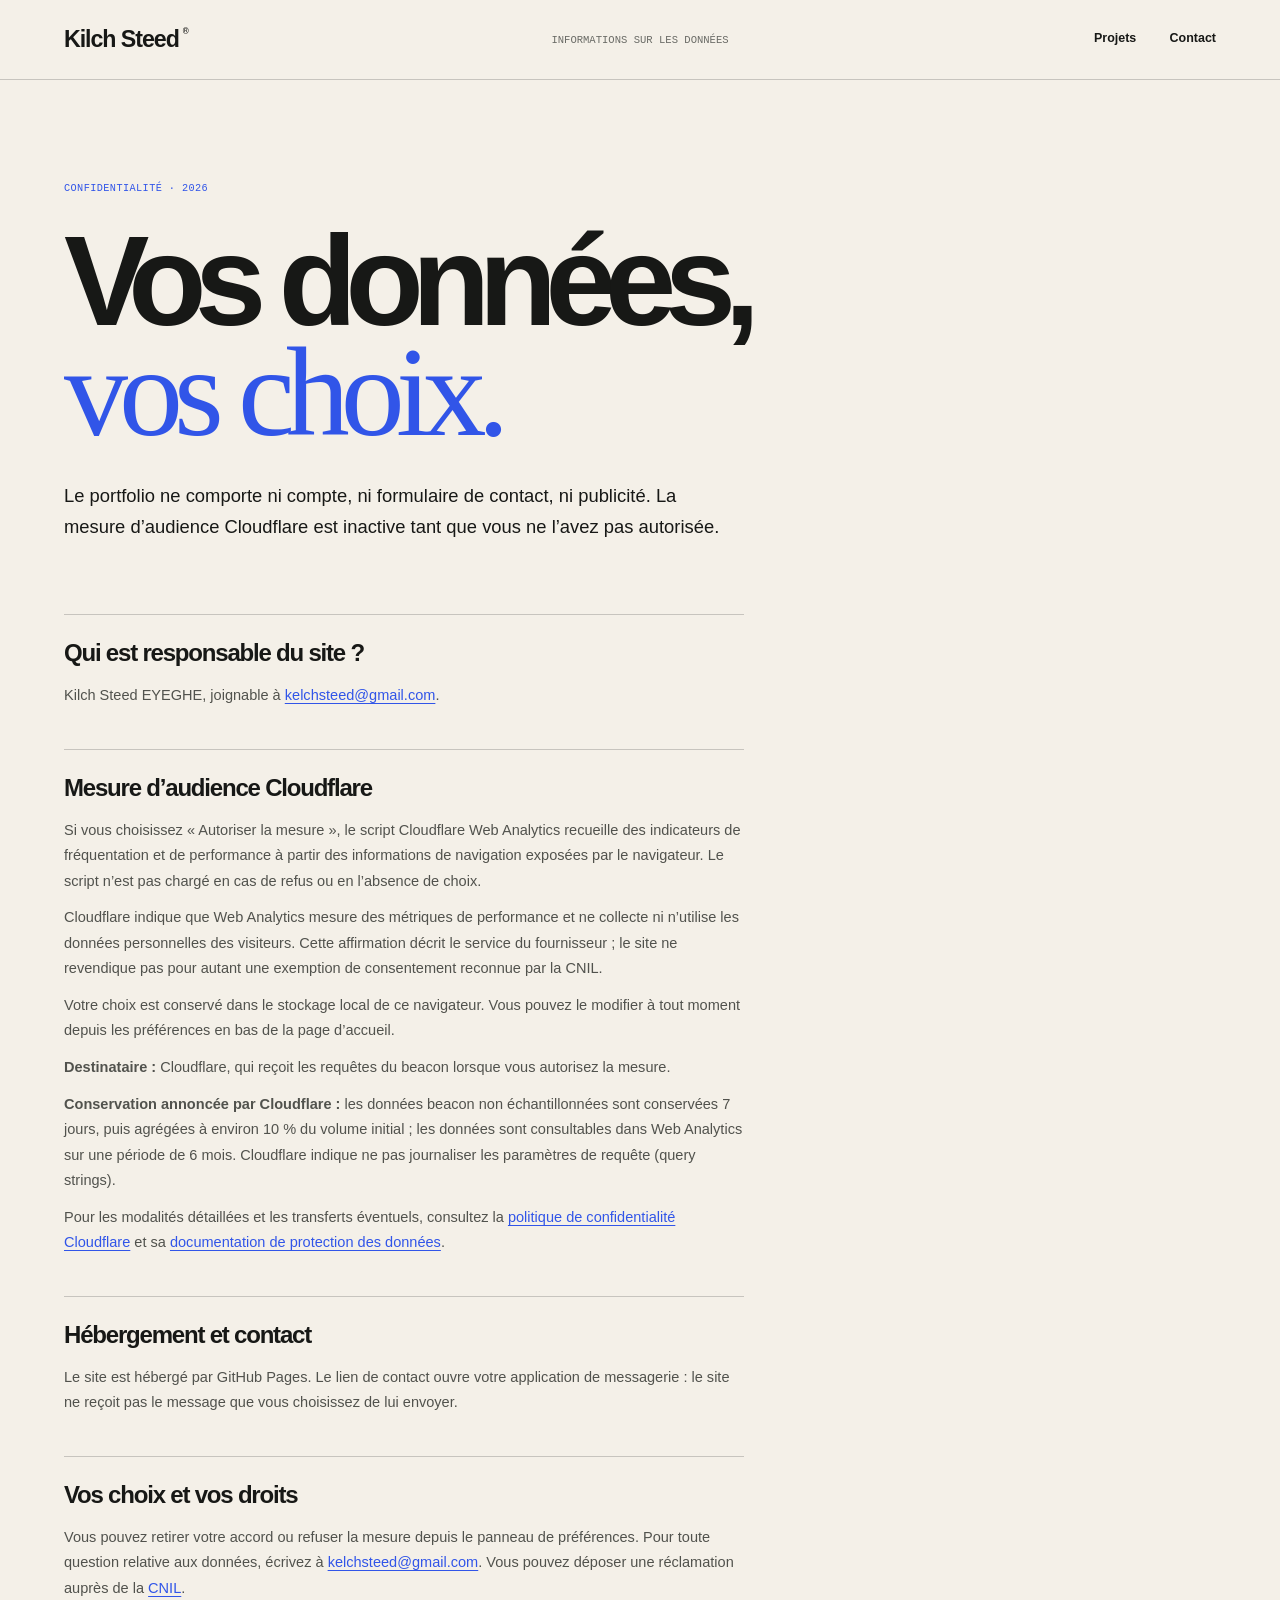
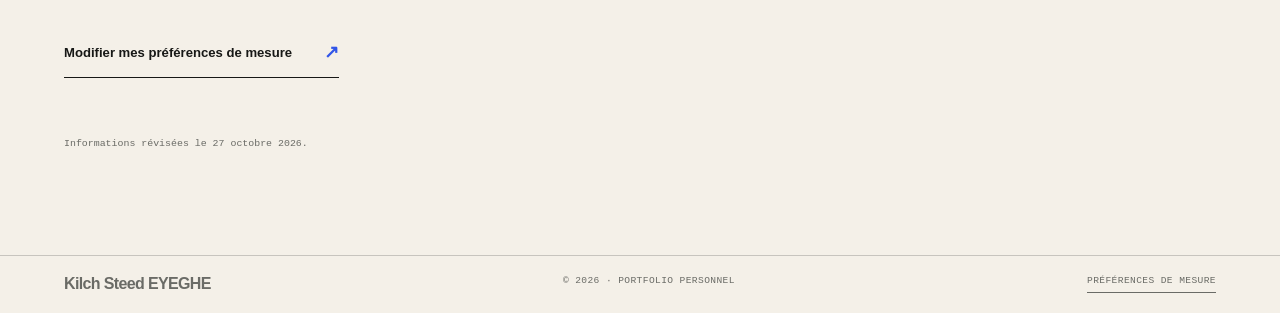
==== confidentialite.html @ d06b9a45 "Add privacy and analytics information" ====
<!doctype html>
<html lang="fr">
<head>
  <meta charset="utf-8">
  <meta name="viewport" content="width=device-width, initial-scale=1">
  <meta name="theme-color" content="#f4f0e8">
  <meta name="referrer" content="strict-origin-when-cross-origin">
  <meta http-equiv="Content-Security-Policy" content="default-src 'self'; base-uri 'self'; form-action 'self' mailto:; object-src 'none'; frame-src 'none'; script-src 'self' https://static.cloudflareinsights.com; style-src 'self' 'unsafe-inline'; img-src 'self' data: blob:; font-src 'self' data:; connect-src 'self' https://cloudflareinsights.com; upgrade-insecure-requests">
  <meta name="description" content="Informations sur les données et la mesure d’audience du portfolio de Kilch Steed EYEGHE.">
  <title>Confidentialité — Kilch Steed EYEGHE</title>
  <link rel="stylesheet" href="styles.css?v=privacy-motion-20261027">
</head>
<body>
  <a class="skip-link" href="#contenu">Aller au contenu</a>
  <header class="site-header">
    <a class="wordmark" href="index.html#accueil" aria-label="Kilch Steed, accueil">Kilch Steed<span>®</span></a>
    <p class="header-note">Informations sur les données</p>
    <nav class="navigation privacy-nav" aria-label="Navigation principale"><a href="index.html#projets">Projets</a><a href="index.html#contact">Contact</a></nav>
  </header>
  <main id="contenu" class="privacy-page section-wrap">
    <p class="section-kicker">CONFIDENTIALITÉ · 2026</p>
    <h1>Vos données,<br><span class="serif-italic">vos choix.</span></h1>
    <p class="privacy-lead">Le portfolio ne comporte ni compte, ni formulaire de contact, ni publicité. La mesure d’audience Cloudflare est inactive tant que vous ne l’avez pas autorisée.</p>
    <section><h2>Qui est responsable du site ?</h2><p>Kilch Steed EYEGHE, joignable à <a href="mailto:kelchsteed@gmail.com">kelchsteed@gmail.com</a>.</p></section>
    <section>
      <h2>Mesure d’audience Cloudflare</h2>
      <p>Si vous choisissez « Autoriser la mesure », le script Cloudflare Web Analytics recueille des indicateurs de fréquentation et de performance à partir des informations de navigation exposées par le navigateur. Le script n’est pas chargé en cas de refus ou en l’absence de choix.</p>
      <p>Cloudflare indique que Web Analytics mesure des métriques de performance et ne collecte ni n’utilise les données personnelles des visiteurs. Cette affirmation décrit le service du fournisseur ; le site ne revendique pas pour autant une exemption de consentement reconnue par la CNIL.</p>
      <p>Votre choix est conservé dans le stockage local de ce navigateur. Vous pouvez le modifier à tout moment depuis les préférences en bas de la page d’accueil.</p>
      <p><strong>Destinataire :</strong> Cloudflare, qui reçoit les requêtes du beacon lorsque vous autorisez la mesure.</p>
      <p><strong>Conservation annoncée par Cloudflare :</strong> les données beacon non échantillonnées sont conservées 7 jours, puis agrégées à environ 10 % du volume initial ; les données sont consultables dans Web Analytics sur une période de 6 mois. Cloudflare indique ne pas journaliser les paramètres de requête (query strings).</p>
      <p>Pour les modalités détaillées et les transferts éventuels, consultez la <a href="https://www.cloudflare.com/privacypolicy/" rel="noopener noreferrer">politique de confidentialité Cloudflare</a> et sa <a href="https://www.cloudflare.com/cloudflare-customer-dpa/" rel="noopener noreferrer">documentation de protection des données</a>.</p>
    </section>
    <section><h2>Hébergement et contact</h2><p>Le site est hébergé par GitHub Pages. Le lien de contact ouvre votre application de messagerie : le site ne reçoit pas le message que vous choisissez de lui envoyer.</p></section>
    <section>
      <h2>Vos choix et vos droits</h2>
      <p>Vous pouvez retirer votre accord ou refuser la mesure depuis le panneau de préférences. Pour toute question relative aux données, écrivez à <a href="mailto:kelchsteed@gmail.com">kelchsteed@gmail.com</a>. Vous pouvez déposer une réclamation auprès de la <a href="https://www.cnil.fr/fr/plaintes" rel="noopener noreferrer">CNIL</a>.</p>
      <a class="privacy-action" href="index.html#privacy-preferences">Modifier mes préférences de mesure <span aria-hidden="true">↗</span></a>
    </section>
    <p class="privacy-updated">Informations révisées le 27 octobre 2026.</p>
  </main>
  <footer class="site-footer privacy-footer"><a href="index.html#accueil">Kilch Steed EYEGHE</a><span>© 2026 · Portfolio personnel</span><a href="index.html#privacy-preferences">Préférences de mesure</a></footer>
</body>
</html>
---- styles.css ----
:root{--paper:#f4f0e8;--ink:#171816;--muted:#6a6b66;--blue:#3155e8;--line:rgba(23,24,22,.2);--pad:clamp(1.2rem,5vw,5.5rem);--mono:"Courier New",monospace;--sans:Arial,Helvetica,sans-serif;--serif:Georgia,"Times New Roman",serif}
*{box-sizing:border-box}html{scroll-behavior:smooth;scroll-padding-top:5rem}body{margin:0;background:var(--paper);color:var(--ink);font-family:var(--sans);-webkit-font-smoothing:antialiased}a{color:inherit;text-decoration:none}button{font:inherit;color:inherit}.skip-link{position:absolute;left:1rem;top:-5rem;background:var(--blue);color:#fff;padding:.8rem 1rem;z-index:100}.skip-link:focus{top:1rem}.site-header{min-height:5rem;padding:1.2rem var(--pad);display:grid;grid-template-columns:1fr 1fr 1fr;align-items:center;border-bottom:1px solid var(--line)}.wordmark{font-size:1.45rem;font-weight:700;letter-spacing:-.045em;width:max-content;white-space:nowrap}.wordmark span{font: .62rem var(--mono);letter-spacing:0;vertical-align:top;margin-left:.25rem}.header-note{font: .66rem var(--mono);text-transform:uppercase;color:var(--muted);text-align:center}.header-note span{color:var(--blue)}.navigation{display:flex;justify-content:flex-end;gap:clamp(1rem,2.6vw,2.6rem)}.navigation a{font-size:.78rem;font-weight:600}.navigation a span{font: .6rem var(--mono);color:var(--blue);margin-left:.22rem;vertical-align:top}.menu-toggle{display:none}.section-wrap{padding-left:var(--pad);padding-right:var(--pad)}.hero{padding-top:clamp(4.5rem,10vw,9.8rem);padding-bottom:2rem}.eyebrow,.section-kicker,.hero-foot,.skills-row,.image-index,.project-year,.approach-list>div>span,.dialog-details>div>span,.contact-bottom,.site-footer{font-family:var(--mono);font-size:.64rem;letter-spacing:.04em}.eyebrow{display:flex;align-items:center;gap:.6rem;margin-bottom:2.4rem}.status-dot{width:.55rem;height:.55rem;border-radius:50%;background:var(--blue);box-shadow:0 0 0 4px rgba(49,85,232,.12)}.hero-grid{display:grid;grid-template-columns:minmax(0,1.65fr) minmax(13rem,.55fr);gap:clamp(2rem,7vw,8rem);align-items:end}.hero h1{font-size:clamp(3.7rem,8.2vw,8.2rem);line-height:.84;letter-spacing:-.09em;font-weight:600;margin:0 0 3rem;max-width:11ch}.blue-word{color:var(--blue)}.serif-italic{font-family:var(--serif);font-weight:500;letter-spacing:-.07em}.hero-aside{padding-bottom:3.3rem;max-width:19rem}.hero-mark{width:8.4rem;height:8.4rem;background:var(--blue);color:var(--paper);position:relative;margin-bottom:2.2rem;display:flex;align-items:center;justify-content:center;font-size:2.1rem;font-weight:600;letter-spacing:-.11em;transform:rotate(-5deg)}.hero-mark span:nth-child(2){transform:translateY(-.5rem)}.hero-mark span:nth-child(3){transform:translateY(1rem)}.hero-mark i{position:absolute;width:2.4rem;height:2.4rem;border:1px solid var(--paper);border-radius:50%;right:-.8rem;top:-.4rem}.hero-aside p{font-size:1rem;line-height:1.65;max-width:19rem;margin:0 0 1.5rem}.text-link{display:inline-flex;align-items:center;gap:1rem;font-size:.8rem;font-weight:700;border-bottom:1px solid var(--ink);padding-bottom:.55rem}.text-link span{color:var(--blue);font-size:1.1rem}.hero-foot{display:flex;justify-content:space-between;gap:1rem;border-top:1px solid var(--line);padding-top:1.1rem;margin-top:2rem;color:var(--muted);font-size:.57rem}.intro{background:var(--ink);color:var(--paper);padding-top:clamp(4rem,8vw,8rem);padding-bottom:clamp(3.5rem,7vw,6rem)}.section-kicker{margin:0 0 2.5rem;color:var(--blue)}.intro .section-kicker,.approach .section-kicker{color:#9aabff}.intro-copy{display:grid;grid-template-columns:1.1fr .7fr;gap:clamp(2rem,9vw,10rem);align-items:end}.intro h2,.section-head h2,.approach h2,.contact h2{font-size:clamp(3.5rem,7.8vw,7.9rem);line-height:.91;letter-spacing:-.085em;font-weight:500;margin:0}.intro h2 .serif-italic,.section-head .serif-italic,.contact .serif-italic{color:#a9b5ff}.intro-detail{padding-bottom:.5rem;max-width:30rem}.intro-detail p{font-size:.96rem;line-height:1.8;color:#d1d0ca;margin:0 0 1.1rem}.intro-detail .text-link{border-color:var(--paper);margin-top:.8rem}.skills-row{display:flex;flex-wrap:wrap;gap:1rem 2rem;border-top:1px solid rgba(244,240,232,.25);margin-top:4.5rem;padding-top:1.2rem;color:#d1d0ca;font-size:.58rem}.skills-row span:before{content:"↗";color:#9aabff;margin-right:.5rem}.projects{padding-top:clamp(4.5rem,9vw,9rem);padding-bottom:clamp(4rem,8vw,8rem)}.section-head{display:flex;justify-content:space-between;align-items:end;gap:2rem;margin-bottom:3.2rem}.section-head h2{font-size:clamp(3.8rem,8vw,8rem)}.section-caption{max-width:17rem;font-size:.88rem;line-height:1.7;color:var(--muted);margin:0 0 .5rem}.filter-bar{display:flex;gap:.6rem;flex-wrap:wrap;border-top:1px solid var(--line);border-bottom:1px solid var(--line);padding:.8rem 0;margin-bottom:2rem}.filter-button{border:1px solid transparent;background:transparent;border-radius:2rem;padding:.62rem .95rem;font-size:.73rem;cursor:pointer}.filter-button span{font: .6rem var(--mono);margin-left:.35rem}.filter-button.is-active{background:var(--ink);color:var(--paper)}.filter-button:focus-visible,.project-open:focus-visible,.menu-toggle:focus-visible,.navigation a:focus-visible,.text-link:focus-visible,.contact-link:focus-visible{outline:2px solid var(--blue);outline-offset:4px}.project-grid{display:grid;grid-template-columns:1fr 1fr;column-gap:1.3rem;row-gap:3rem}.project-card--wide{grid-column:span 2}.project-open{display:block;width:100%;border:0;padding:0;background:transparent;text-align:left;cursor:pointer}.project-image{height:auto;aspect-ratio:1.18;display:block;position:relative;overflow:hidden;background:#ddd}.project-card--wide .project-image{aspect-ratio:2.05}.project-image img{width:100%;height:100%;object-fit:cover;display:block;transition:transform .6s cubic-bezier(.2,.7,.2,1)}.project-open:hover .project-image img{transform:scale(1.025)}.image-index{position:absolute;left:1rem;top:1rem;color:var(--ink);background:var(--paper);padding:.55rem .7rem;font-size:.56rem}.image-arrow{position:absolute;right:1rem;bottom:1rem;background:var(--blue);color:white;width:2.6rem;height:2.6rem;display:grid;place-items:center;font-size:1.1rem}.project-meta{display:flex;align-items:start;justify-content:space-between;gap:1rem;padding-top:1rem}.project-meta strong{display:block;font-size:1.18rem;font-weight:600;letter-spacing:-.04em}.project-meta small{display:block;margin-top:.4rem;color:var(--muted);font-size:.74rem}.project-year{color:var(--muted);padding-top:.35rem;font-size:.56rem}.project-card[hidden]{display:none}.project-disclaimer{margin-top:2.5rem;color:var(--muted);font-size:.72rem;line-height:1.6;max-width:42rem}.approach{background:#e8e4dc;padding-top:clamp(4rem,8vw,7rem);padding-bottom:clamp(4rem,8vw,7rem)}.approach-grid{display:grid;grid-template-columns:1fr 1fr;gap:clamp(2rem,9vw,10rem);align-items:start}.approach h2{font-size:clamp(3.5rem,7vw,7rem)}.approach-list>div{display:grid;grid-template-columns:2rem 1fr 1.5rem;gap:1rem;align-items:start;padding:1.2rem 0;border-top:1px solid var(--line)}.approach-list>div:last-child{border-bottom:1px solid var(--line)}.approach-list>div>span{color:var(--blue);padding-top:.3rem}.approach-list p{margin:0}.approach-list strong{font-size:1.05rem;font-weight:600}.approach-list small{display:block;color:var(--muted);font-size:.8rem;line-height:1.5;margin-top:.35rem}.approach-list b{font-weight:400;font-size:1.1rem;color:var(--blue)}.contact{background:var(--blue);color:#fff;padding-top:clamp(4rem,8vw,7rem);padding-bottom:1.5rem}.contact .section-kicker{color:#d9e0ff}.contact-grid{display:grid;grid-template-columns:1.2fr .65fr;gap:clamp(2rem,9vw,10rem);align-items:end;padding-bottom:5rem}.contact h2{font-size:clamp(3.5rem,8vw,8rem)}.contact .serif-italic{color:#d9e0ff}.contact-detail p{max-width:21rem;font-size:.94rem;line-height:1.7;color:#edf0ff}.contact-link{display:flex;align-items:center;justify-content:space-between;gap:2rem;padding:1rem 0;border-bottom:1px solid rgba(255,255,255,.65);font-weight:600;margin-top:1.5rem}.contact-link span{font-size:1.3rem}.contact-detail .contact-note{font-size:.82rem;line-height:1.6;color:#d9e0ff}.contact-bottom{display:flex;justify-content:space-between;gap:1rem;border-top:1px solid rgba(255,255,255,.4);padding-top:1.2rem;font-size:.55rem}.contact-bottom a{text-decoration:underline;text-underline-offset:3px}.site-footer{display:flex;justify-content:space-between;gap:1rem;padding:1.25rem var(--pad);font-size:.54rem;color:var(--muted)}.project-dialog{border:0;width:min(42rem,calc(100% - 2rem));padding:clamp(1.5rem,5vw,3.5rem);background:var(--paper);color:var(--ink);box-shadow:0 1.5rem 5rem #0003}.project-dialog::backdrop{background:rgba(20,20,20,.7);backdrop-filter:blur(4px)}.project-dialog form{display:flex;justify-content:flex-end}.dialog-close{border:0;background:transparent;cursor:pointer;font-size:.8rem}.dialog-close span{font-size:1.4rem;margin-left:.4rem}.project-dialog .section-kicker{margin:2rem 0 1rem}.project-dialog h2{font-size:clamp(2.5rem,6vw,4.8rem);line-height:.95;letter-spacing:-.07em;margin:0 0 1.2rem}.project-dialog>p:not(.section-kicker){line-height:1.75;color:var(--muted)}.dialog-details{display:grid;grid-template-columns:1fr 1fr;gap:1.5rem;border-top:1px solid var(--line);margin-top:2rem;padding-top:1rem}.dialog-details>div>span{color:var(--blue)}.dialog-details p{font-size:.85rem;line-height:1.55}
@media(min-width:1500px){:root{--pad:max(5.5rem,calc((100vw - 1380px)/2))}.hero h1{font-size:8.2rem}}
@media(max-width:760px){.site-header{grid-template-columns:1fr auto auto;gap:1rem;min-height:4.4rem}.header-note{display:none}.menu-toggle{display:block;border:1px solid var(--line);background:transparent;padding:.6rem .8rem;font-size:.73rem}.navigation{display:none;grid-column:1/-1;justify-content:space-between;padding:.8rem 0 .3rem}.navigation.is-open{display:flex}.hero{padding-top:4.8rem}.eyebrow{font-size:.57rem;margin-bottom:1.8rem}.hero-grid{grid-template-columns:1fr;gap:1rem}.hero h1{font-size:clamp(3.5rem,13vw,5.5rem);margin-bottom:1rem}.hero-aside{padding:1rem 0 2rem;display:grid;grid-template-columns:5.5rem 1fr;column-gap:1.3rem;align-items:start;max-width:100%}.hero-mark{width:5.3rem;height:5.3rem;font-size:1.5rem;grid-row:span 2;margin:0}.hero-mark i{width:1.6rem;height:1.6rem}.hero-aside p{font-size:.89rem;max-width:22rem}.hero-aside .text-link{width:max-content}.hero-foot{font-size:.49rem;line-height:1.5}.hero-foot span:last-child{text-align:right}.intro-copy,.approach-grid,.contact-grid{grid-template-columns:1fr;gap:2.5rem}.intro h2,.section-head h2,.approach h2,.contact h2{font-size:clamp(3.5rem,13vw,6rem)}.intro-detail{max-width:35rem}.skills-row{margin-top:3rem;gap:1rem 1.2rem}.section-head{align-items:start;flex-direction:column;margin-bottom:2rem}.section-caption{max-width:26rem}.project-grid{gap:2.2rem 1rem}.project-card--wide .project-image{aspect-ratio:1.18}.project-meta{flex-direction:column;gap:.4rem}.project-meta strong{font-size:1rem}.project-meta small{font-size:.69rem}.project-year{padding-top:0}.filter-button{font-size:.68rem;padding:.55rem .8rem}.contact-grid{padding-bottom:3.5rem}.contact-bottom{flex-wrap:wrap}.contact-bottom span:nth-child(2){display:none}.site-footer{flex-wrap:wrap;line-height:1.6}.site-footer span:nth-child(2){display:none}}
@media(max-width:430px){.project-grid{grid-template-columns:1fr}.project-card--wide{grid-column:span 1}.project-card--wide .project-image{aspect-ratio:1.25}.project-meta{flex-direction:row}.hero h1{font-size:clamp(3.25rem,12.5vw,3.8rem)}.hero-foot{display:grid;grid-template-columns:1fr 1fr}.dialog-details{grid-template-columns:1fr}.skills-row{font-size:.52rem}}
@media(prefers-reduced-motion:reduce){*,*::before,*::after{scroll-behavior:auto!important;animation-duration:.01ms!important;animation-iteration-count:1!important;transition-duration:.01ms!important}}

/* CV-based profile, experience and skills sections */
.profile-facts{display:grid;grid-template-columns:repeat(3,1fr);gap:1.5rem;border-top:1px solid rgba(244,240,232,.25);margin-top:3.5rem;padding-top:1.25rem}
.profile-facts>div{display:flex;flex-direction:column;gap:.55rem}
.profile-facts span,.competence-number{font: .61rem var(--mono);color:#9aabff;letter-spacing:.04em}
.profile-facts strong{font-size:.92rem;font-weight:600;line-height:1.4}
.profile-facts small{font-size:.75rem;line-height:1.5;color:#d1d0ca}
.career{padding-top:clamp(4rem,8vw,8rem);padding-bottom:clamp(4rem,8vw,8rem)}
.timeline{border-top:1px solid var(--line)}
.timeline-item{display:grid;grid-template-columns:.65fr 1.35fr;gap:clamp(2rem,8vw,8rem);padding:2.2rem 0;border-bottom:1px solid var(--line)}
.timeline-date{font: .65rem var(--mono);color:var(--blue);padding-top:.3rem}
.timeline-org{font: .62rem var(--mono);letter-spacing:.05em;color:var(--muted);margin:0 0 .7rem}
.timeline-body h3{font-size:clamp(1.5rem,3vw,2.4rem);letter-spacing:-.06em;font-weight:600;margin:0}
.timeline-context{font-size:.83rem;color:var(--muted);margin:.55rem 0 1.2rem}
.timeline-body ul{margin:.9rem 0 0;padding-left:1.2rem}
.timeline-body li{font-size:.88rem;line-height:1.7;margin:.45rem 0;padding-left:.2rem;max-width:48rem}
.competences{background:#e8e4dc;padding-top:clamp(4rem,8vw,8rem);padding-bottom:clamp(4rem,8vw,8rem)}
.competence-grid{display:grid;grid-template-columns:1fr 1fr;gap:1px;background:var(--line);border:1px solid var(--line)}
.competence-card{background:#e8e4dc;padding:clamp(1.4rem,3vw,2.5rem);min-height:15rem}
.competence-card h3{font-size:clamp(1.5rem,3vw,2.5rem);letter-spacing:-.06em;margin:1.4rem 0 .5rem}
.competence-card p{color:var(--muted);font-size:.84rem;line-height:1.7;max-width:29rem}
.tag-list{display:flex;flex-wrap:wrap;gap:.4rem;margin-top:1.2rem}
.tag-list span{border:1px solid var(--line);border-radius:2rem;padding:.45rem .7rem;font: .64rem var(--mono)}
.more-facts{display:grid;grid-template-columns:1fr 1fr;gap:clamp(2rem,8vw,8rem);margin-top:4rem}
.more-facts>div{border-top:1px solid var(--line);padding-top:1.2rem}
.more-facts .section-kicker{margin:0 0 1.5rem}
.more-facts p:not(.section-kicker){margin:.8rem 0 1rem;display:flex;flex-direction:column;gap:.3rem}
.more-facts strong{font-size:.9rem}
.more-facts span{font-size:.8rem;color:var(--muted)}
@media(max-width:760px){.profile-facts{grid-template-columns:1fr;gap:1.3rem;margin-top:2.7rem}.timeline-item{grid-template-columns:1fr;gap:1rem;padding:1.6rem 0}.competence-grid,.more-facts{grid-template-columns:1fr}.competence-card{min-height:0;padding:1.5rem}.more-facts{gap:2rem}}


/* Project image carousels */
.project-gallery{position:relative;margin-bottom:.85rem}
.project-gallery .project-image{aspect-ratio:1.18;background:#e8e4dc}
.project-card--wide .project-gallery .project-image{aspect-ratio:2.05}
.project-gallery .project-image img{width:100%;height:100%;object-fit:contain;display:block;transition:opacity .2s ease,transform .4s ease}
.project-gallery:hover .project-image img{transform:scale(1.01)}
.project-gallery .project-image img.is-changing{opacity:.45}
.gallery-controls{position:absolute;right:.75rem;bottom:.75rem;left:.75rem;display:flex;align-items:center;justify-content:space-between;gap:.75rem;pointer-events:none}
.gallery-counter{display:inline-flex;align-items:center;min-height:2.5rem;padding:.55rem .75rem;background:var(--paper);color:var(--ink);font-size:.65rem;font-variant-numeric:tabular-nums;letter-spacing:.04em}
.gallery-buttons{display:flex;gap:.35rem;pointer-events:auto}
.gallery-control{width:2.5rem;height:2.5rem;display:grid;place-items:center;border:0;background:var(--paper);color:var(--ink);font:inherit;font-size:1.15rem;cursor:pointer;transition:background .2s ease,color .2s ease}
.gallery-control:hover,.gallery-control:focus-visible{background:var(--blue);color:#fff}
.gallery-control:focus-visible{outline:2px solid var(--ink);outline-offset:2px}
.project-open .project-meta{padding-top:.15rem}
.project-open:hover .project-meta strong{color:var(--blue)}
@media(max-width:430px){.gallery-controls{right:.5rem;bottom:.5rem;left:.5rem}.gallery-control{width:2.25rem;height:2.25rem}.gallery-counter{min-height:2.25rem;padding:.45rem .6rem}}



/* Navigation micro-interactions and smooth section transitions */
.navigation a{
  position:relative;
  display:inline-flex;
  align-items:baseline;
  padding:.25rem 0 .45rem;
  transition:color .25s ease,transform .25s ease;
}
.navigation a::after{
  content:"";
  position:absolute;
  right:0;
  bottom:0;
  left:0;
  height:2px;
  background:var(--blue);
  transform:scaleX(0);
  transform-origin:left center;
  transition:transform .32s cubic-bezier(.2,.7,.2,1);
}
.navigation a:hover,
.navigation a:focus-visible,
.navigation a.is-current{color:var(--blue)}
.navigation a:hover{transform:translateY(-2px)}
.navigation a:hover::after,
.navigation a:focus-visible::after,
.navigation a.is-current::after{transform:scaleX(1)}
.navigation a span{transition:color .25s ease,transform .25s ease}
.navigation a:hover span{color:var(--ink);transform:translateY(-2px)}
.projects,.career,.competences,.contact{scroll-margin-top:1.5rem}

/* Fade-in / blend effect for the homepage statement */
.hero-title-line{display:block;overflow:hidden;padding:.06em 0 .12em;margin:-.06em 0 -.12em}
.hero-title-line-inner{
  display:inline-block;
  opacity:0;
  transform:translateY(8px) scale(.985);
  filter:blur(10px);
  animation:heroTextBlend 1.3s cubic-bezier(.2,.7,.25,1) both;
  animation-delay:calc(var(--line-order,0) * 140ms);
  will-change:opacity,transform,filter;
}
@keyframes heroTextBlend{
  from{opacity:0;transform:translateY(8px) scale(.985);filter:blur(10px)}
  to{opacity:1;transform:translateY(0) scale(1);filter:blur(0)}
}
@media(max-width:760px){
  .navigation{
    display:flex;
    grid-column:1/-1;
    justify-content:space-between;
    flex-wrap:wrap;
    padding:.8rem 0 .3rem;
    visibility:hidden;
    opacity:0;
    max-height:0;
    overflow:hidden;
    pointer-events:none;
    transform:translateY(-.4rem);
    transition:opacity .25s ease,transform .25s ease,max-height .3s ease,visibility .3s;
  }
  .navigation.is-open{
    visibility:visible;
    opacity:1;
    max-height:8rem;
    pointer-events:auto;
    transform:translateY(0);
  }
}
@media(prefers-reduced-motion:reduce){
  .hero-title-line-inner{animation:none!important;opacity:1!important;transform:none!important;filter:none!important;will-change:auto}
  .navigation a,.navigation a::after,.navigation a span,.navigation{transition:none!important}
  .navigation a,.navigation{transform:none!important}
}


/* NaNo Ring leads the portfolio project sequence; every existing card remains. */
.project-grid .project-card:has([data-gallery="nano"]){order:1}
.project-grid .project-card:has([data-gallery="codev"]){order:2}
.project-grid .project-card:has([data-gallery="plaine"]){order:3}
.project-grid .project-card:has([data-gallery="lundi"]){order:4}
.project-grid .project-card:has([data-gallery="sacerdoce"]){order:5}
.project-grid .project-card:has([data-gallery="agency"]){order:6}
.project-grid .project-card:has([data-gallery="scuio"]){order:7}
.project-grid .project-card:has([data-gallery="magik"]){order:8}
.project-grid .project-card:has([data-gallery="autres"]){order:9}


/* Animated UseAnimations icons */
.animated-icon{
  display:inline-flex;
  align-items:center;
  justify-content:center;
  flex:0 0 auto;
  width:1.25em;
  height:1.25em;
  line-height:1;
  vertical-align:middle;
  color:currentColor;
}
.animated-icon .useanimation-svg{
  display:block;
  width:100%;
  height:100%;
  overflow:visible;
}
.text-link .animated-icon{color:var(--blue);margin-left:.1rem}
.text-link:hover .animated-icon,.text-link:focus-visible .animated-icon{color:var(--blue)}
.gallery-control .animated-icon{width:1.3em;height:1.3em;color:currentColor}
.gallery-control:hover .animated-icon,.gallery-control:focus-visible .animated-icon{color:#fff}
@media(prefers-reduced-motion:reduce){
  .animated-icon .useanimation-svg animateTransform{display:none}
}


/* Progressive title reveals. Text remains visible if motion is reduced or JS is unavailable. */
html.motion-ready h1,html.motion-ready h2{opacity:0;transform:translateY(1.15rem);transition:opacity .72s ease,transform .72s cubic-bezier(.2,.72,.2,1)}
html.motion-ready h1.is-visible,html.motion-ready h2.is-visible{opacity:1;transform:translateY(0)}
html.motion-ready .hero-title-line-inner{animation:none}
.project-card--nano{scroll-margin-top:1.5rem}
.project-card--nano:target .project-image,.project-card--nano.is-arriving .project-image{animation:nanoArrival 1.35s ease-out}
@keyframes nanoArrival{0%{box-shadow:inset 0 0 0 0 rgba(49,85,232,0)}30%{box-shadow:inset 0 0 0 6px rgba(49,85,232,.85)}100%{box-shadow:inset 0 0 0 0 rgba(49,85,232,0)}}
.project-entry-link{display:flex;align-items:center;justify-content:space-between;gap:.75rem;margin-top:1.3rem;padding:1rem 0;border-top:1px solid var(--line);border-bottom:1px solid var(--line);font-size:.84rem;font-weight:700}
.project-entry-link span{font:.58rem var(--mono);color:var(--muted);margin-left:auto}
.project-entry-link i{font-style:normal;color:var(--blue);font-size:1.2rem;transition:transform .25s}
.project-entry-link:hover i,.project-entry-link:focus-visible i{transform:translate(3px,3px)}
.privacy-settings{background:none;color:inherit;border:0;border-bottom:1px solid currentColor;padding:0;font:inherit;cursor:pointer}
.analytics-choice[hidden]{display:none!important}
.analytics-choice{position:fixed;z-index:20;left:1rem;right:1rem;bottom:1rem;max-width:900px;margin:auto;padding:1.1rem 1.3rem;background:var(--paper);color:var(--ink);border:1px solid var(--line);box-shadow:0 12px 40px rgba(0,0,0,.22);display:flex;align-items:center;justify-content:space-between;gap:1.5rem}
.analytics-choice-copy{max-width:560px}.analytics-choice-copy strong{font-size:.9rem}
.analytics-choice-copy p{font-size:.72rem;line-height:1.55;margin:.4rem 0 0;color:var(--muted)}
.analytics-choice-copy a{color:var(--blue);text-decoration:underline}
.analytics-choice-actions{display:flex;gap:.55rem;flex-wrap:wrap}
.analytics-choice-actions button{border:1px solid var(--ink);background:transparent;padding:.7rem .85rem;font:.62rem var(--mono);cursor:pointer}
.analytics-choice-actions button:last-child{background:var(--blue);border-color:var(--blue);color:#fff}
@media(max-width:600px){.project-entry-link{flex-wrap:wrap}.project-entry-link span{order:2;margin-left:0;width:calc(100% - 2rem)}.project-entry-link i{order:1}.analytics-choice{left:.5rem;right:.5rem;bottom:.5rem;display:block;padding:1rem}.analytics-choice-actions{margin-top:.8rem}.analytics-choice-actions button{flex:1;min-width:8rem}}
@media(prefers-reduced-motion:reduce){html.motion-ready h1,html.motion-ready h2{opacity:1!important;transform:none!important;transition:none!important}.project-card--nano:target .project-image,.project-card--nano.is-arriving .project-image{animation:none!important}}


/* Compact legal information page, using the portfolio's existing type and colors. */
.privacy-page{max-width:980px;padding-top:clamp(4rem,8vw,7rem);padding-bottom:6rem}
.privacy-page>.section-kicker{margin-bottom:2rem}
.privacy-page>h1{font-size:clamp(4rem,10vw,8rem);line-height:.86;letter-spacing:-.09em;font-weight:600;margin:0 0 2rem}
.privacy-page>h1 span{color:var(--blue)}
.privacy-lead{max-width:660px;font-size:1.15rem;line-height:1.7;margin:0 0 4.5rem}
.privacy-page section{max-width:680px;border-top:1px solid var(--line);padding:1.5rem 0 1.8rem}
.privacy-page section h2{font-size:1.5rem;letter-spacing:-.05em;margin:0 0 1rem}
.privacy-page section p{font-size:.91rem;line-height:1.75;color:#51524d;margin:.7rem 0}
.privacy-page section a:not(.privacy-action){color:var(--blue);text-decoration:underline;text-underline-offset:3px}
.privacy-action{display:inline-flex;gap:2rem;align-items:center;margin-top:1rem;padding:.85rem 0;border-bottom:1px solid var(--ink);font-weight:700;font-size:.82rem}
.privacy-action span{color:var(--blue);font-size:1.1rem}
.privacy-updated{font: .62rem var(--mono);color:var(--muted);margin-top:2rem}
.privacy-footer{display:flex;justify-content:space-between;gap:1rem;flex-wrap:wrap;border-top:1px solid var(--line);padding:1.2rem var(--pad);font: .6rem var(--mono);text-transform:uppercase}
.privacy-footer a:first-child{font:600 1rem var(--sans);letter-spacing:-.04em;text-transform:none}
.privacy-footer a:last-child{border-bottom:1px solid currentColor}
@media(max-width:600px){.privacy-page{padding-top:3.5rem}.privacy-page>h1{font-size:clamp(4.2rem,18vw,6rem)}.privacy-lead{font-size:1rem;margin-bottom:3rem}.privacy-footer{font-size:.52rem}}
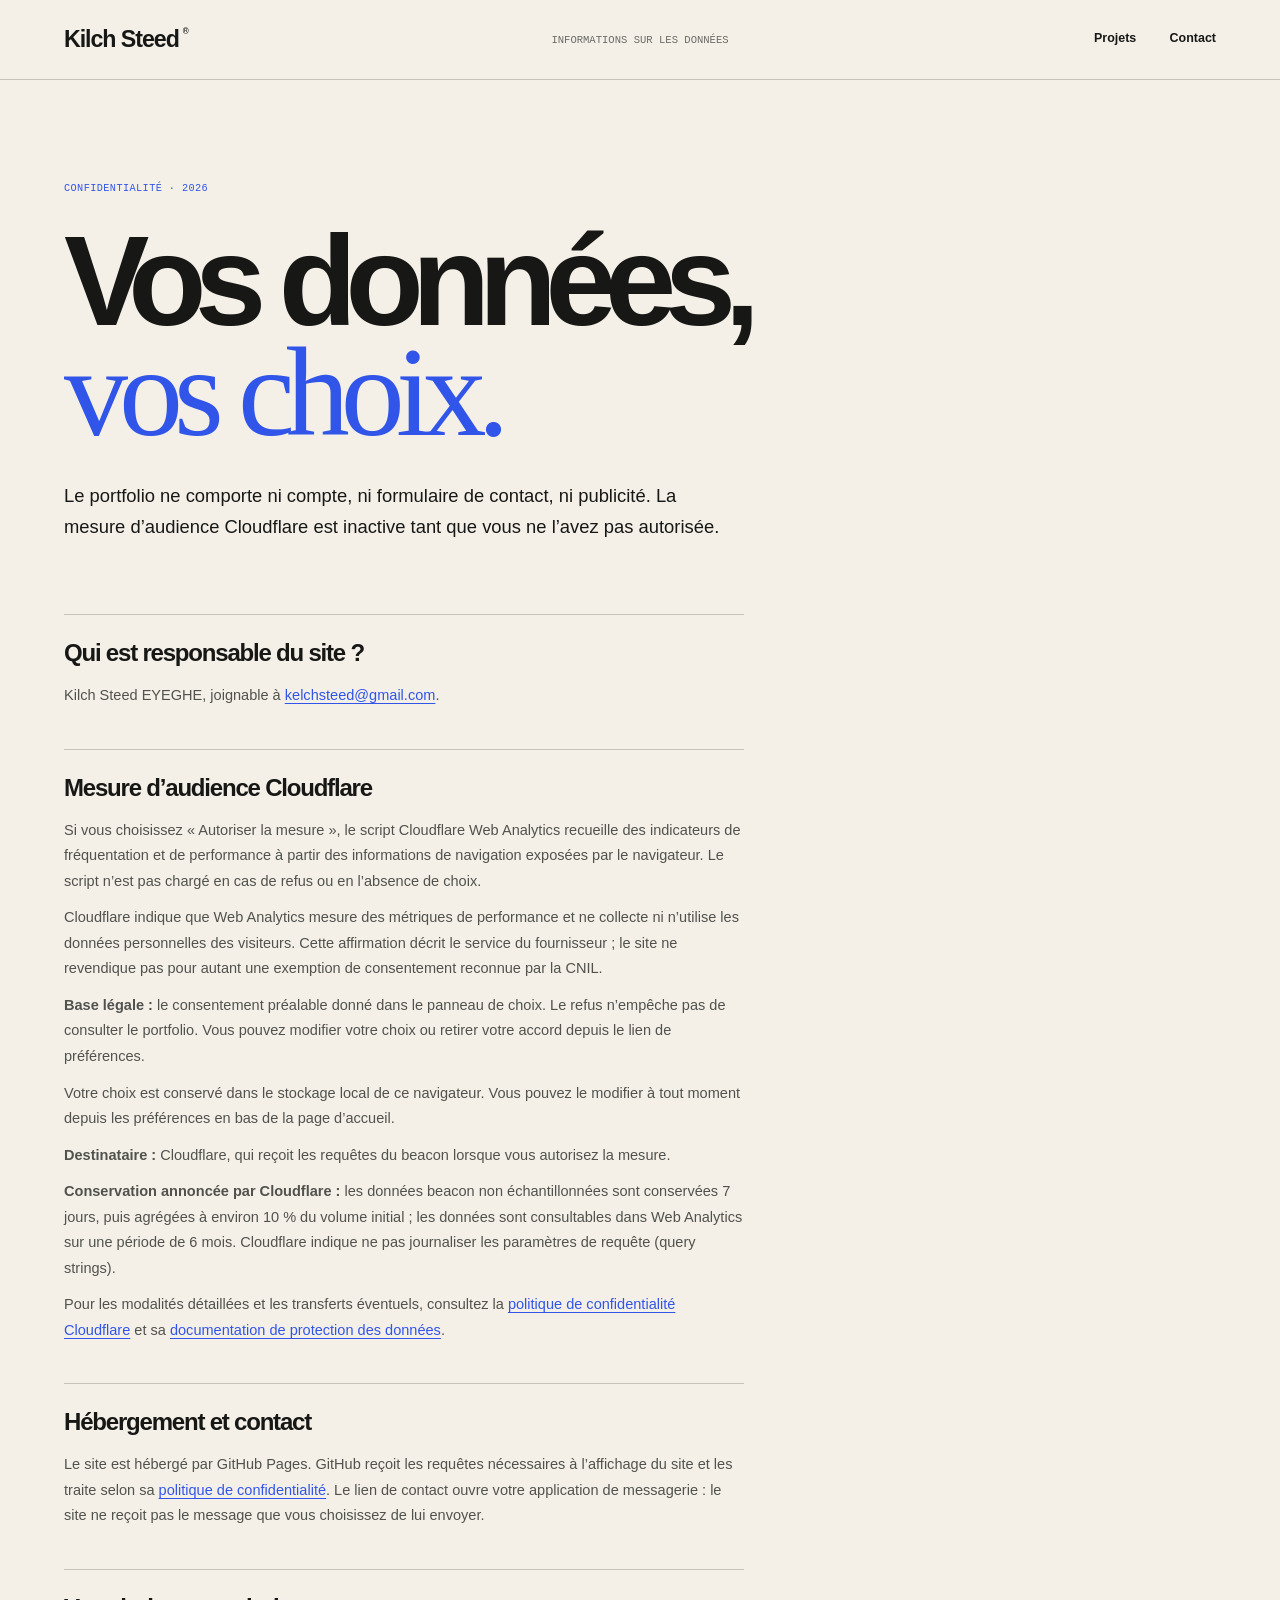
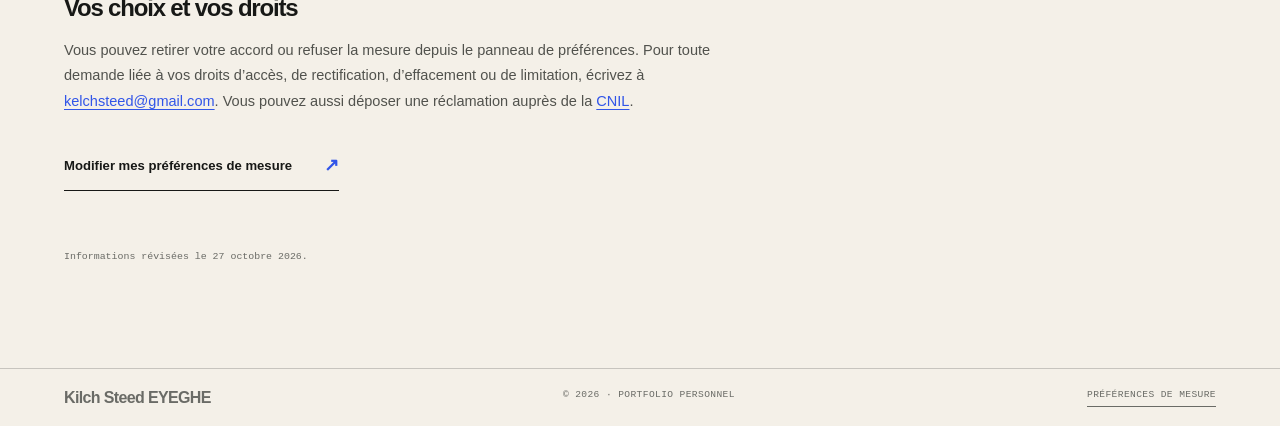
==== commit cf3a880c: "Clarify privacy basis and visitor rights" ====
--- a/confidentialite.html
+++ b/confidentialite.html
@@ -26,15 +26,16 @@
       <h2>Mesure d’audience Cloudflare</h2>
       <p>Si vous choisissez « Autoriser la mesure », le script Cloudflare Web Analytics recueille des indicateurs de fréquentation et de performance à partir des informations de navigation exposées par le navigateur. Le script n’est pas chargé en cas de refus ou en l’absence de choix.</p>
       <p>Cloudflare indique que Web Analytics mesure des métriques de performance et ne collecte ni n’utilise les données personnelles des visiteurs. Cette affirmation décrit le service du fournisseur ; le site ne revendique pas pour autant une exemption de consentement reconnue par la CNIL.</p>
+      <p><strong>Base légale :</strong> le consentement préalable donné dans le panneau de choix. Le refus n’empêche pas de consulter le portfolio. Vous pouvez modifier votre choix ou retirer votre accord depuis le lien de préférences.</p>
       <p>Votre choix est conservé dans le stockage local de ce navigateur. Vous pouvez le modifier à tout moment depuis les préférences en bas de la page d’accueil.</p>
       <p><strong>Destinataire :</strong> Cloudflare, qui reçoit les requêtes du beacon lorsque vous autorisez la mesure.</p>
       <p><strong>Conservation annoncée par Cloudflare :</strong> les données beacon non échantillonnées sont conservées 7 jours, puis agrégées à environ 10 % du volume initial ; les données sont consultables dans Web Analytics sur une période de 6 mois. Cloudflare indique ne pas journaliser les paramètres de requête (query strings).</p>
       <p>Pour les modalités détaillées et les transferts éventuels, consultez la <a href="https://www.cloudflare.com/privacypolicy/" rel="noopener noreferrer">politique de confidentialité Cloudflare</a> et sa <a href="https://www.cloudflare.com/cloudflare-customer-dpa/" rel="noopener noreferrer">documentation de protection des données</a>.</p>
     </section>
-    <section><h2>Hébergement et contact</h2><p>Le site est hébergé par GitHub Pages. Le lien de contact ouvre votre application de messagerie : le site ne reçoit pas le message que vous choisissez de lui envoyer.</p></section>
+    <section><h2>Hébergement et contact</h2><p>Le site est hébergé par GitHub Pages. GitHub reçoit les requêtes nécessaires à l’affichage du site et les traite selon sa <a href="https://docs.github.com/en/site-policy/privacy-policies/github-privacy-statement" rel="noopener noreferrer">politique de confidentialité</a>. Le lien de contact ouvre votre application de messagerie : le site ne reçoit pas le message que vous choisissez de lui envoyer.</p></section>
     <section>
       <h2>Vos choix et vos droits</h2>
-      <p>Vous pouvez retirer votre accord ou refuser la mesure depuis le panneau de préférences. Pour toute question relative aux données, écrivez à <a href="mailto:kelchsteed@gmail.com">kelchsteed@gmail.com</a>. Vous pouvez déposer une réclamation auprès de la <a href="https://www.cnil.fr/fr/plaintes" rel="noopener noreferrer">CNIL</a>.</p>
+      <p>Vous pouvez retirer votre accord ou refuser la mesure depuis le panneau de préférences. Pour toute demande liée à vos droits d’accès, de rectification, d’effacement ou de limitation, écrivez à <a href="mailto:kelchsteed@gmail.com">kelchsteed@gmail.com</a>. Vous pouvez aussi déposer une réclamation auprès de la <a href="https://www.cnil.fr/fr/plaintes" rel="noopener noreferrer">CNIL</a>.</p>
       <a class="privacy-action" href="index.html#privacy-preferences">Modifier mes préférences de mesure <span aria-hidden="true">↗</span></a>
     </section>
     <p class="privacy-updated">Informations révisées le 27 octobre 2026.</p>
